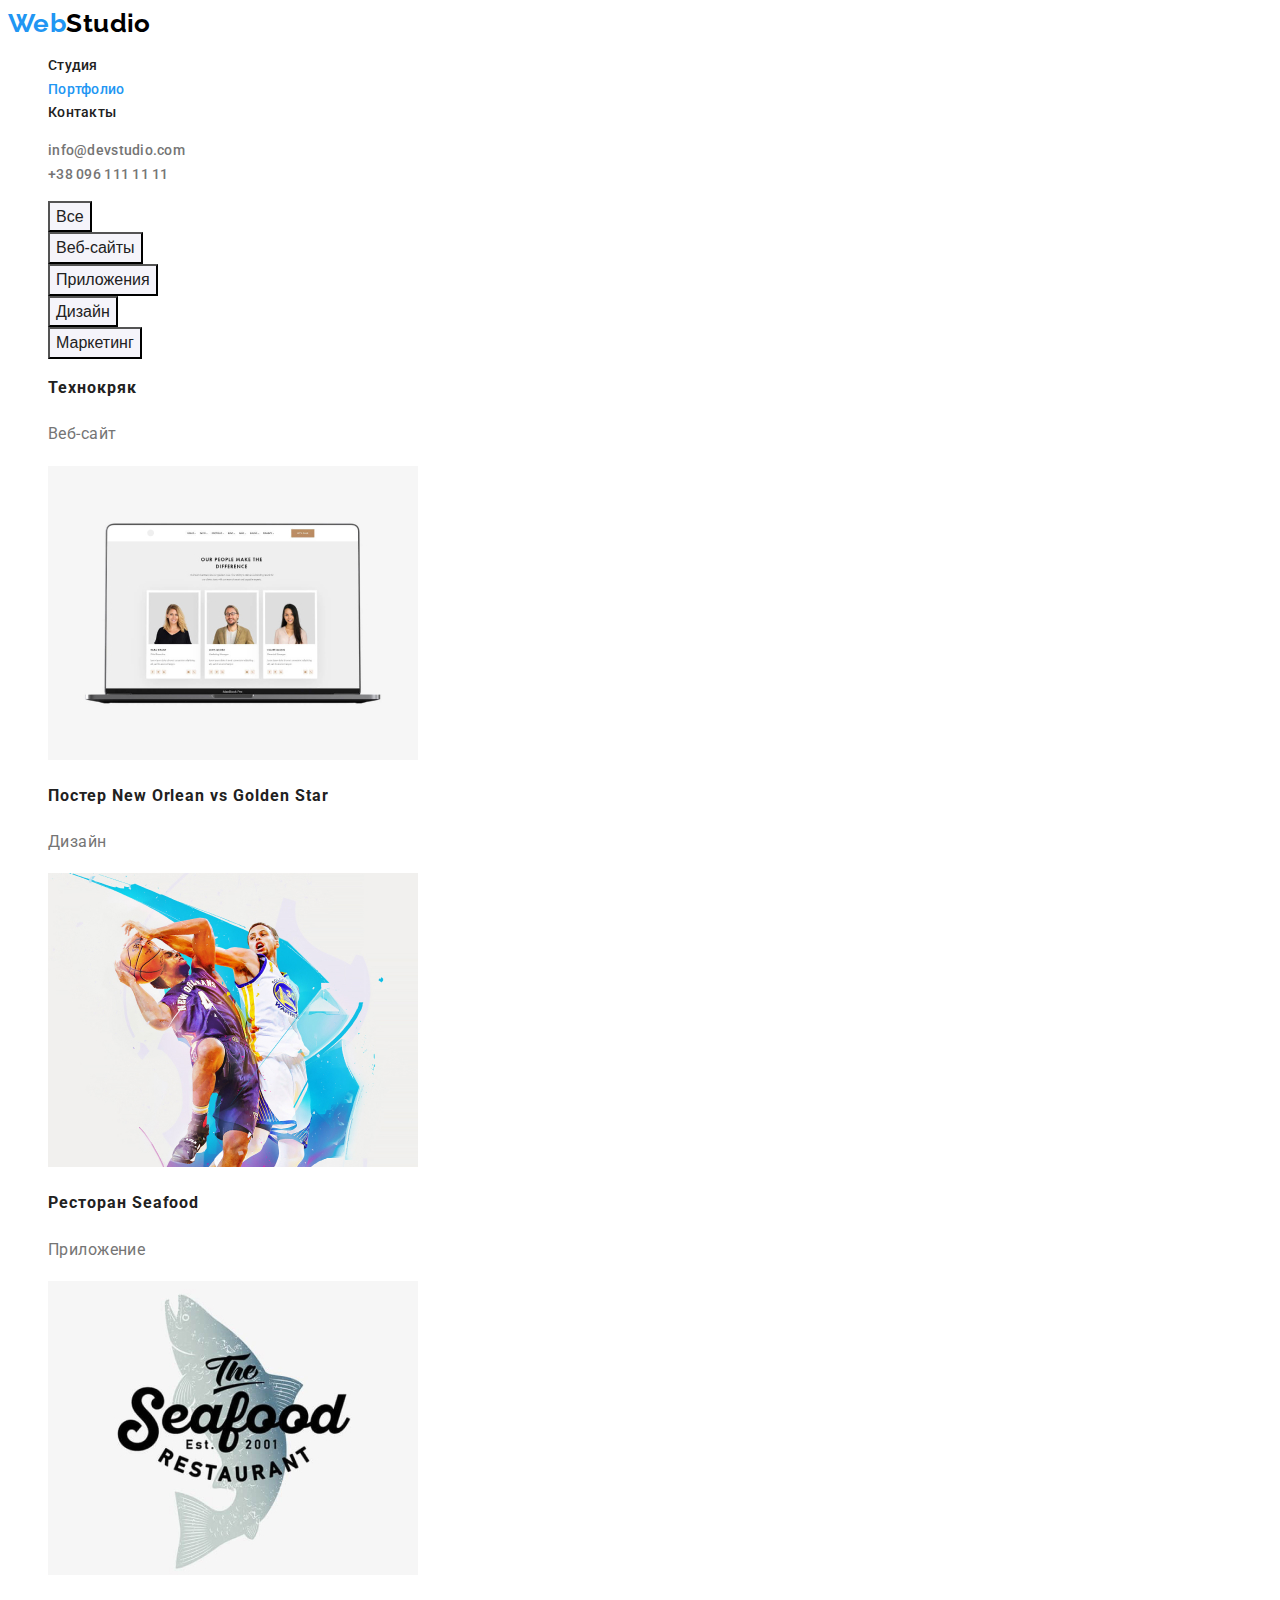
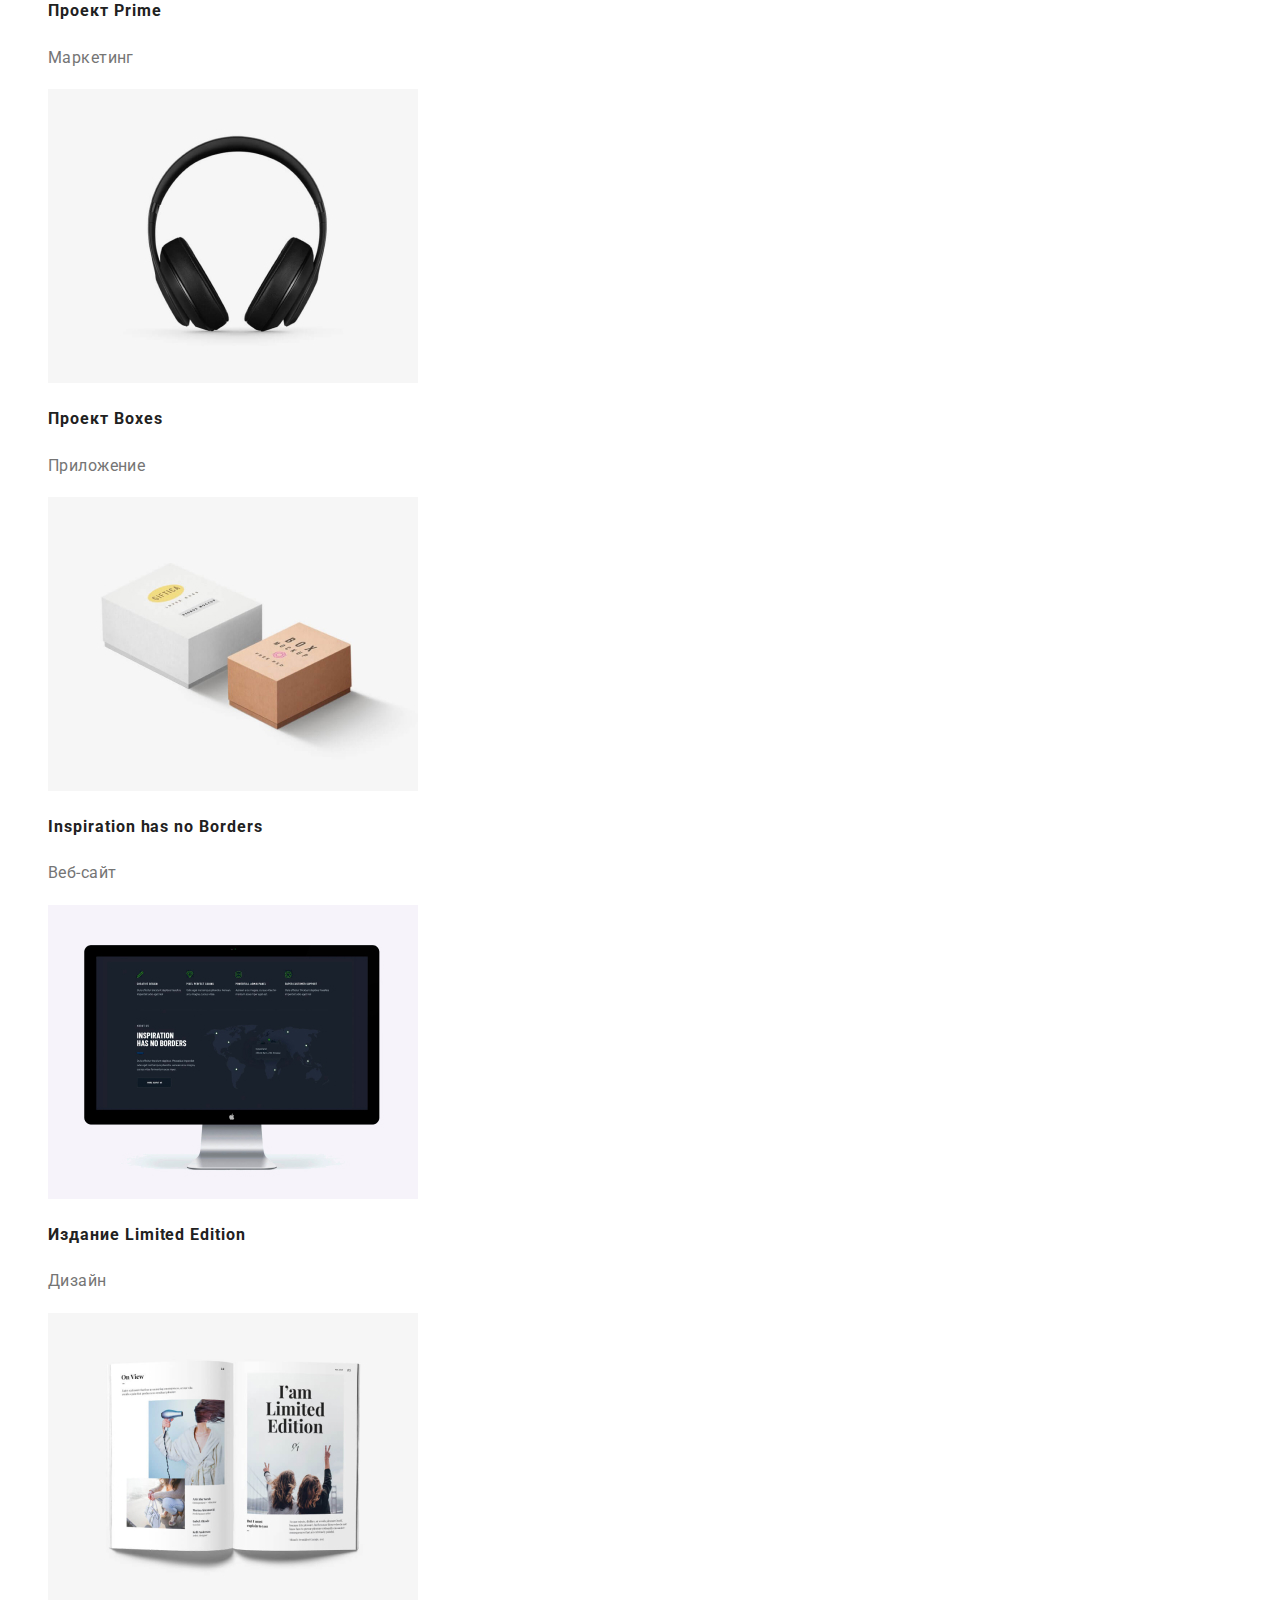
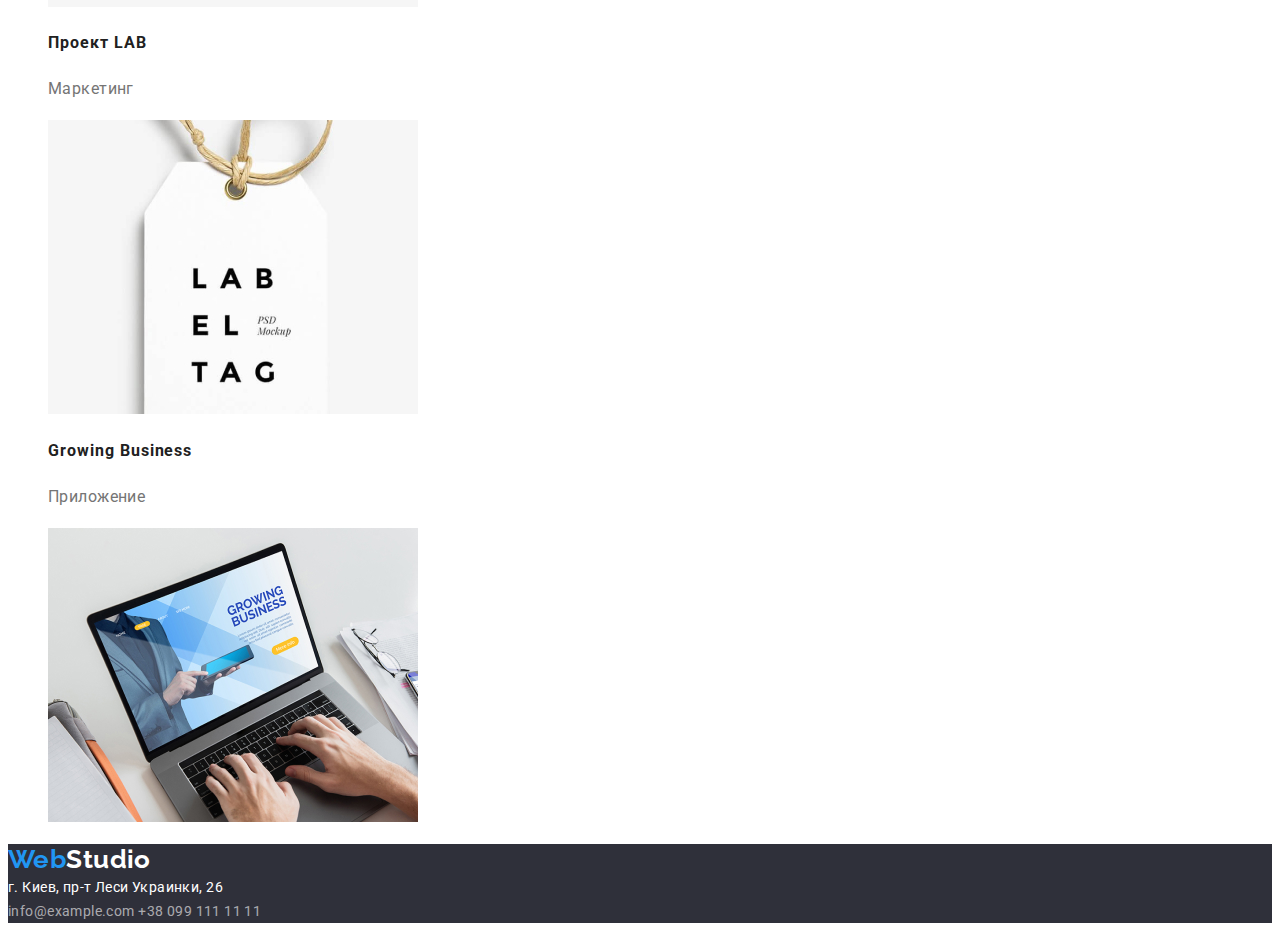
==== portfolio.html @ 21172654 "Копирование из предыдущего" ====
<!DOCTYPE html>
<html lang="en">
<head>
    <meta charset="UTF-8">
    <meta name="viewport" content="width=device-width, initial-scale=1.0">
    <title>Document</title>
    <link href="https://fonts.googleapis.com/css2?family=Raleway:wght@700&family=Roboto:wght@400;500;700;900&display=swap" rel="stylesheet">
    <link rel="stylesheet" href="./css/common.css">
    <link rel="stylesheet" href="./css/portfolio.css">
</head>
<body>
     <!--Шапка сайта-->
<header class="page-header">
        <nav>
            <a href="./index.html" class="logo-first">
                Web<span class="logo-past">Studio</span> 
             </a>
            <ul class="site-nav">
                <li><a href="./index.html" class="link">Студия</a></li>
                <li><a href="./portfolio.html" class="link current">Портфолио</a></li>
                <li><a href="" class="link">Контакты</a></li>
            </ul>   
        </nav>
        
        <ul class="contact-info">
            <li><a href="mailto:info@example.com" class="contact-link">info@devstudio.com</a></li>
            <li><a href="tel:+380961111111" class="contact-link">+38 096 111 11 11</a></li>
        </ul>
</header>
<main> 
 
     <section>
    <!--Панель сортировки работ-->
        <ul>
            <li><button type="button" class="btn">Все</button></li>
            <li><button type="button" class="btn">Веб-сайты</button></li>
            <li><button type="button" class="btn">Приложения</button></li>
            <li><button type="button" class="btn">Дизайн</button></li>
            <li><button type="button" class="btn">Маркетинг</button></li>
        </ul>

 <!--Примеры работы-->

        <ul>
            <li>
                <a href="" class="link">
                    <h2 class="case-title link">Технокряк</h2>
                    <p class="case-text link">Веб-сайт</p>
                    <img src="./images/technokryak.jpg" alt="Страница сайта технокряка" width="370">
                </a>
            </li>

            <li>
                <a href="" class="link">
                    <h2 class="case-title link">Постер New Orlean vs Golden Star</h2>
                    <p class="case-text link">Дизайн</p>
                    <img src="./images/neworlean.jpg" alt="Два баскетболиста" width="370">
                </a>
            </li>

            <li>
                <a href="" class="link">
                    <h2 class="case-title link">Ресторан Seafood</h2>
                    <p class="case-text link">Приложение</p>
                    <img src="./images/seafood.jpg" alt="Логотип ресторана Seefood" width="370">
                </a>
            </li>

            <li>
                <a href="" class="link">
                    <h2 class="case-title link">Проект Prime</h2>
                    <p class="case-text link">Маркетинг</p>
                    <img src="./images/prime.jpg" alt="Наушники" width="370">
                </a>
            </li>

            <li>
                <a href="" class="link">
                    <h2 class="case-title link">Проект Boxes</h2>
                    <p class="case-text link">Приложение</p>
                    <img src="./images/boxes.jpg" alt="Две упаковки" width="370">
                </a>
            </li>    

            <li>
                <a href="" class="link">
                    <h2 class="case-title link">Inspiration has no Borders</h2>
                    <p class="case-text link">Веб-сайт</p>
                    <img src="./images/noborders.jpg" alt="Монитор и демонстрация сайта" width="370">
                </a>
            </li>   
                
            <li>
                <a href="" class="link">
                    <h2 class="case-title link">Издание Limited Edition</h2>
                    <p class="case-text link">Дизайн</p>
                    <img src="./images/limitededition.jpg" alt="Наушники" width="370">
                </a>
            </li>  

            <li>
                <a href="" class="link">
                    <h2 class="case-title link">Проект LAB</h2>
                    <p class="case-text link">Маркетинг</p>
                    <img src="./images/lab.jpg" alt="Прайс тэг" width="370">
                </a>
            </li>        

            <li>
                <a href="" class="link">
                    <h2 class="case-title link">Growing Business</h2>
                    <p class="case-text link">Приложение</p>
                    <img src="./images/gb.jpg" alt="Ноутбук и главная страница сайта" width="370">
                </a>
            </li>
        </ul>
    </section>
</main>
 
   <!--Футер-->
<footer class="footer">
        
    <a href="./index.html" class="logo-first">
        Web<span class="logo-past-footer">Studio</span> 
     </a>
         
    <address class="adress-text">
        г. Киев, пр-т Леси Украинки, 26
      </address>
      
    <address>
        <a href="mailto:info@example.com" class="footer-contact-link">info@example.com</a>
        <a href="tel:+380991111111" class="footer-contact-link">+38 099 111 11 11</a>
      </address>

</footer>
</body>
</html>
---- css/common.css ----
:root {
    --primary-text-color:#757575;
    --title-text-color:#212121;
    --footer-contact-text-color:rgba(255, 255, 255, 0.6);
    --accent-color:#2196F3;
    --primary-white-color:#ffffff;
    --secondary-gray-color:#F5F4FA;
    --secondary-darkgray-color:#2F303A;
 }

body {
    background-color: var(--primary-white-color);
    color: var(--primary-text-color);
    font-family: Roboto, sans-serif;
    font-weight: 400;
    font-size: 14px;
    line-height: 1.7;
    letter-spacing: 0.03em;
 } 

ul {
    list-style: none;
 }

/* Логотип */
.logo-first {
    color:var(--accent-color);
    font-family: Raleway, sans-serif;
    font-weight: 700;
    font-size: 26px;
    line-height: 1.2; 
    text-decoration: none;
 }
 .logo-past {
     color: #000000;
 }

 .logo-past-footer {
    color:var(--primary-white-color);
 }

 /* Навигация */

 .site-nav .link {
  color: var(--title-text-color);

  font-weight: 500;
  font-size: 14px;
  line-height: 1.2;
  letter-spacing: 0.02em;
  text-decoration: none;
 }

 .site-nav .current {
   color: var(--accent-color);
 } 

 .site-nav .link:hover,
 .site-nav .link:focus, 
 .footer-contact-link:hover,
 .footer-contact-link:focus, 
 .contact-link:hover,
 .contact-link:focus {
    color: var(--accent-color);
 }
  
 /* Контакты */

 .contact-link {
    color: var(--primary-text-color);
  
    font-weight: 500;
    font-size: 14px;
    line-height: 1.2;
    letter-spacing: 0.02em;
    text-decoration: none;
 }
  
 /* Футер */

 .footer {
     background: var(--secondary-darkgray-color);
 }

 .footer-contact-link {
    color: var(--footer-contact-text-color);
    font-weight: 400;
    font-size: 14px;
    text-decoration: none;
    font-style: normal;

 }
 

 .adress-text {
     color: var(--primary-white-color);
     font-weight: 400;
     font-size: 14px;  
     font-style: normal;
 }
---- css/portfolio.css ----
.link {
    text-decoration: none;
}

/* Кнопки */

.btn {
    background-color: var(--secondary-gray-color);
    color: var(--title-text-color);


    font-weight: 500;
    font-size: 16px;
    line-height: 1.6
}

.btn:hover,
.btn:focus {
    background-color: var(--accent-color);
    color: var(--primary-white-color);

    font-weight: 500;
    font-size: 16px;
    line-height: 1.6;
}

/* Примеры работ */

.case-title {
    color: var(--title-text-color);

    font-weight: 700;
    font-size: 16px;
    line-height: 1.9;
    letter-spacing: 0.06em;
}

.case-text {
    color: var(--primary-text-color);

    font-weight: 400;
    font-size: 16px;
    line-height: 1.9;
}
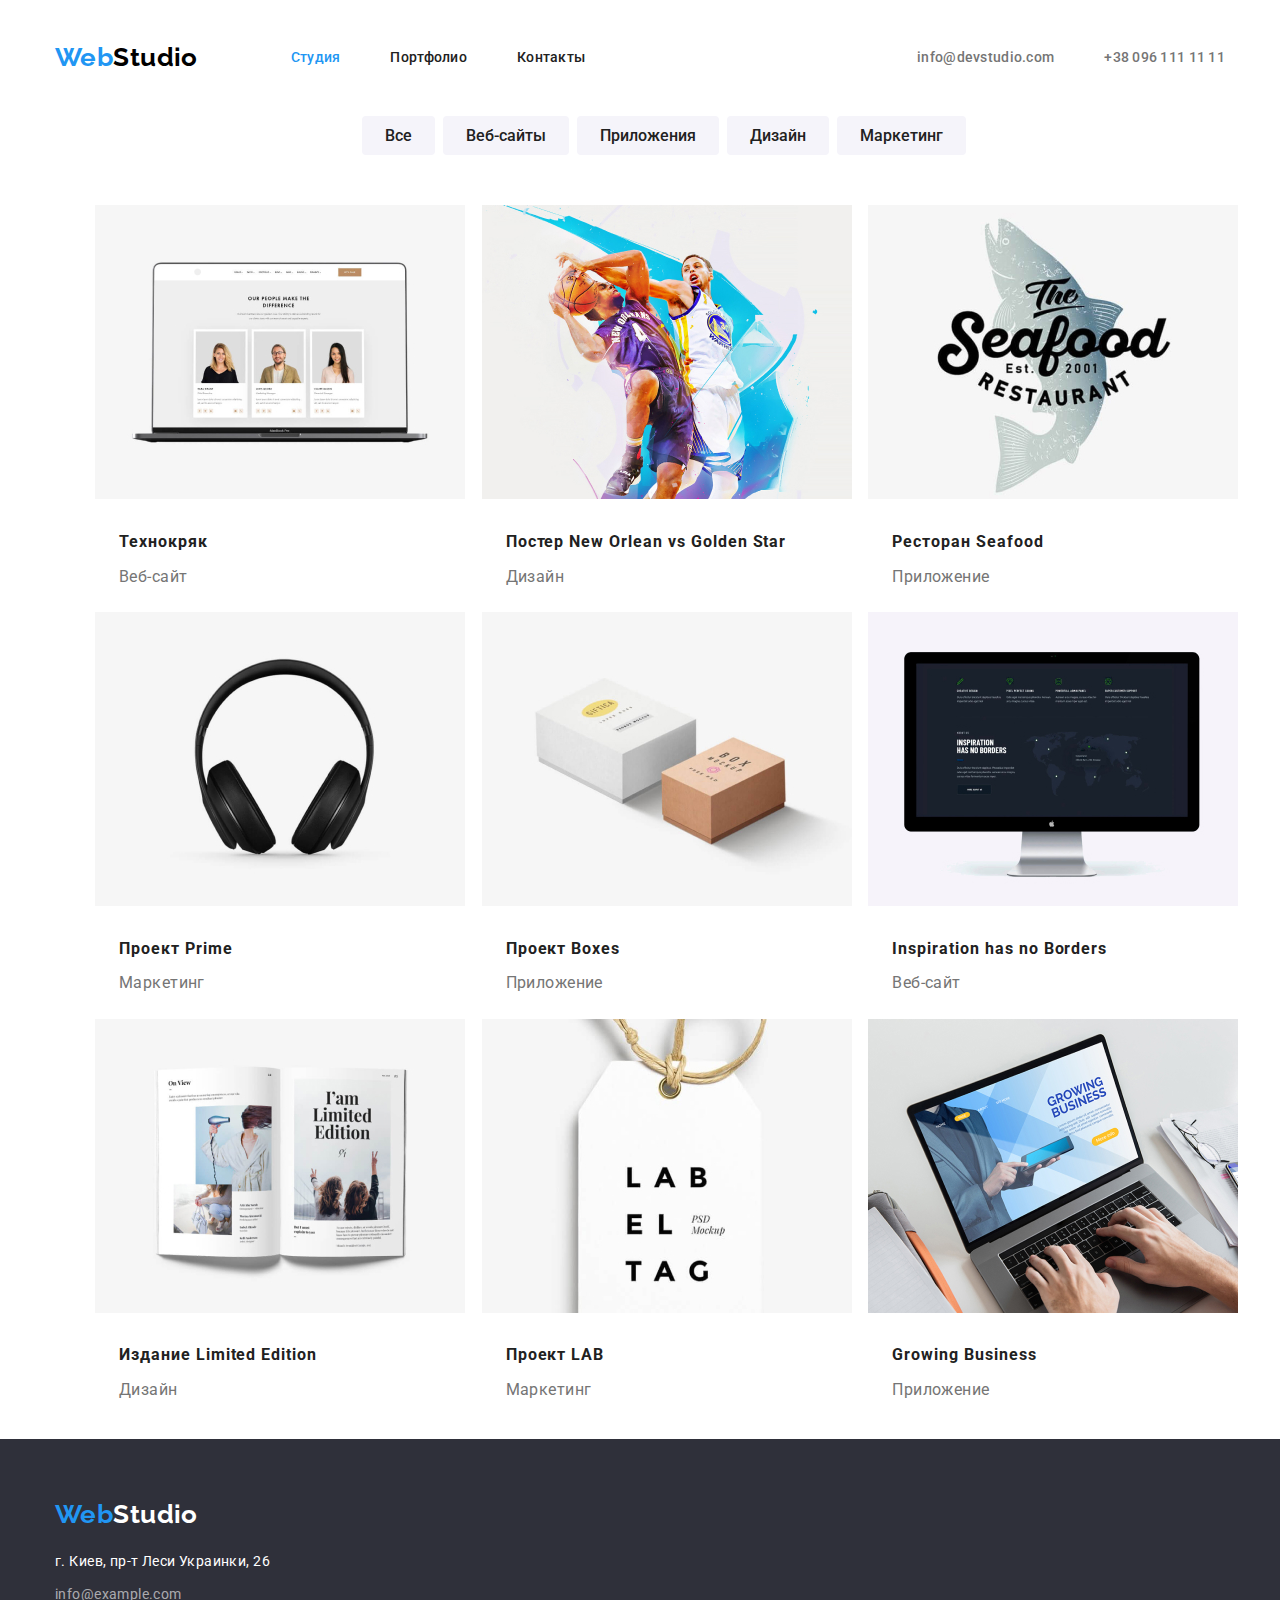
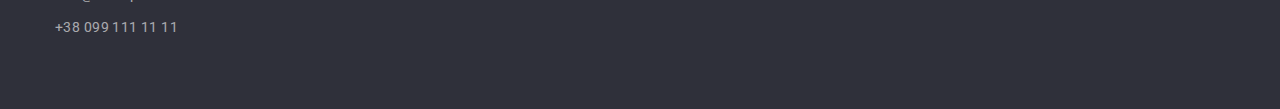
==== commit 8d957651: "Позиционирование" ====
--- a/portfolio.html
+++ b/portfolio.html
@@ -5,134 +5,165 @@
     <meta name="viewport" content="width=device-width, initial-scale=1.0">
     <title>Document</title>
     <link href="https://fonts.googleapis.com/css2?family=Raleway:wght@700&family=Roboto:wght@400;500;700;900&display=swap" rel="stylesheet">
+    <link rel="stylesheet" href="https://cdnjs.cloudflare.com/ajax/libs/modern-normalize/1.0.0/modern-normalize.min.css">
     <link rel="stylesheet" href="./css/common.css">
     <link rel="stylesheet" href="./css/portfolio.css">
 </head>
 <body>
      <!--Шапка сайта-->
-<header class="page-header">
-        <nav>
-            <a href="./index.html" class="logo-first">
-                Web<span class="logo-past">Studio</span> 
-             </a>
-            <ul class="site-nav">
-                <li><a href="./index.html" class="link">Студия</a></li>
-                <li><a href="./portfolio.html" class="link current">Портфолио</a></li>
-                <li><a href="" class="link">Контакты</a></li>
-            </ul>   
-        </nav>
-        
-        <ul class="contact-info">
-            <li><a href="mailto:info@example.com" class="contact-link">info@devstudio.com</a></li>
-            <li><a href="tel:+380961111111" class="contact-link">+38 096 111 11 11</a></li>
-        </ul>
-</header>
+     <header class="page-header">
+        <div class="container flexbox">        
+            <nav class="navigation">
+                <a href="./index.html" class="logo-first">
+                    Web<span class="logo-past">Studio</span> 
+                 </a>
+                <ul class="site-nav list">
+                    <li class="site-nav-item"><a href="" class="link current">Студия</a></li>
+                    <li class="site-nav-item"><a href="./portfolio.html" class="link">Портфолио</a></li>
+                    <li class="site-nav-item"><a href="" class="link">Контакты</a></li>
+                </ul>   
+            </nav>
+            
+            <ul class="contact-info">
+                <li class="contact-item"><a href="mailto:info@example.com" class="contact-link">info@devstudio.com</a></li>
+                <li class="contact-item"><a href="tel:+380961111111" class="contact-link">+38 096 111 11 11</a></li>
+            </ul>
+        </div>
+    
+        </header>
 <main> 
  
      <section>
-    <!--Панель сортировки работ-->
-        <ul>
-            <li><button type="button" class="btn">Все</button></li>
-            <li><button type="button" class="btn">Веб-сайты</button></li>
-            <li><button type="button" class="btn">Приложения</button></li>
-            <li><button type="button" class="btn">Дизайн</button></li>
-            <li><button type="button" class="btn">Маркетинг</button></li>
+    <div class="container"> 
+        
+        <!--Панель сортировки работ-->
+        <ul class="sorter-list">
+            <li class="sorter-item"><button type="button" class="btn">Все</button></li>
+            <li class="sorter-item"><button type="button" class="btn">Веб-сайты</button></li>
+            <li class="sorter-item"><button type="button" class="btn">Приложения</button></li>
+            <li class="sorter-item"><button type="button" class="btn">Дизайн</button></li>
+            <li class="sorter-item"><button type="button" class="btn">Маркетинг</button></li>
         </ul>
 
  <!--Примеры работы-->
 
-        <ul>
-            <li>
+        <ul class="case-list">
+            <li class="case-item">
                 <a href="" class="link">
+                    <img src="./images/technokryak.jpg" alt="Страница сайта технокряка" width="370">
+                   <div class="card-content">
                     <h2 class="case-title link">Технокряк</h2>
                     <p class="case-text link">Веб-сайт</p>
-                    <img src="./images/technokryak.jpg" alt="Страница сайта технокряка" width="370">
+                   </div>
                 </a>
             </li>
 
-            <li>
+            <li class="case-item">
                 <a href="" class="link">
+                    <img src="./images/neworlean.jpg" alt="Два баскетболиста" width="370">
+                 <div class="card-content">
                     <h2 class="case-title link">Постер New Orlean vs Golden Star</h2>
                     <p class="case-text link">Дизайн</p>
-                    <img src="./images/neworlean.jpg" alt="Два баскетболиста" width="370">
+                 </div>
                 </a>
             </li>
 
-            <li>
+            <li class="case-item">
                 <a href="" class="link">
+                    <img src="./images/seafood.jpg" alt="Логотип ресторана Seefood" width="370">
+                    <div class="card-content">
                     <h2 class="case-title link">Ресторан Seafood</h2>
                     <p class="case-text link">Приложение</p>
-                    <img src="./images/seafood.jpg" alt="Логотип ресторана Seefood" width="370">
+                    </div>
                 </a>
             </li>
 
-            <li>
+            <li class="case-item">
                 <a href="" class="link">
-                    <h2 class="case-title link">Проект Prime</h2>
-                    <p class="case-text link">Маркетинг</p>
                     <img src="./images/prime.jpg" alt="Наушники" width="370">
+                    <div class="card-content">
+                        <h2 class="case-title link">Проект Prime</h2>
+                        <p class="case-text link">Маркетинг</p>
+                    </div>
+                
                 </a>
             </li>
 
-            <li>
+            <li class="case-item">
                 <a href="" class="link">
+                    <img src="./images/boxes.jpg" alt="Две упаковки" width="370">
+                    <div class="card-content">
                     <h2 class="case-title link">Проект Boxes</h2>
                     <p class="case-text link">Приложение</p>
-                    <img src="./images/boxes.jpg" alt="Две упаковки" width="370">
+                    </div>
                 </a>
             </li>    
 
-            <li>
+            <li class="case-item">
                 <a href="" class="link">
+                    <img src="./images/noborders.jpg" alt="Монитор и демонстрация сайта" width="370">
+                    <div class="card-content">
                     <h2 class="case-title link">Inspiration has no Borders</h2>
                     <p class="case-text link">Веб-сайт</p>
-                    <img src="./images/noborders.jpg" alt="Монитор и демонстрация сайта" width="370">
+                    </div>
                 </a>
             </li>   
                 
-            <li>
+            <li class="case-item">
                 <a href="" class="link">
+                    <img src="./images/limitededition.jpg" alt="Наушники" width="370">
+                   <div class="card-content">
                     <h2 class="case-title link">Издание Limited Edition</h2>
                     <p class="case-text link">Дизайн</p>
-                    <img src="./images/limitededition.jpg" alt="Наушники" width="370">
+                   </div>
                 </a>
             </li>  
 
-            <li>
+            <li class="case-item">
                 <a href="" class="link">
+                
+                    <img src="./images/lab.jpg" alt="Прайс тэг" width="370">
+                  <div class="card-content">
                     <h2 class="case-title link">Проект LAB</h2>
                     <p class="case-text link">Маркетинг</p>
-                    <img src="./images/lab.jpg" alt="Прайс тэг" width="370">
+                  </div>
                 </a>
             </li>        
 
-            <li>
+            <li class="case-item">
                 <a href="" class="link">
-                    <h2 class="case-title link">Growing Business</h2>
-                    <p class="case-text link">Приложение</p>
                     <img src="./images/gb.jpg" alt="Ноутбук и главная страница сайта" width="370">
+                    <div class="card-content">
+                        <h2 class="case-title link">Growing Business</h2>
+                        <p class="case-text link">Приложение</p>
+                    </div>
+                
                 </a>
             </li>
         </ul>
+    </div>
+   
     </section>
 </main>
  
-   <!--Футер-->
-<footer class="footer">
+    <!--Футер-->
+    <footer class="footer section"> 
         
-    <a href="./index.html" class="logo-first">
-        Web<span class="logo-past-footer">Studio</span> 
-     </a>
-         
-    <address class="adress-text">
-        г. Киев, пр-т Леси Украинки, 26
-      </address>
-      
-    <address>
-        <a href="mailto:info@example.com" class="footer-contact-link">info@example.com</a>
-        <a href="tel:+380991111111" class="footer-contact-link">+38 099 111 11 11</a>
-      </address>
-
-</footer>
+        <div class="container"> 
+            <a href="./index.html" class="logo-first">
+                Web<span class="logo-past-footer">Studio</span> 
+            </a>
+                
+            <address class="adress-text">
+                г. Киев, пр-т Леси Украинки, 26
+            </address>
+            
+            <address>
+                <a href="mailto:info@example.com" class="footer-contact-link">info@example.com</a>
+                <a href="tel:+380991111111" class="footer-contact-link">+38 099 111 11 11</a>
+            </address>
+        </div>
+    
+        </footer>
 </body>
 </html>--- a/css/common.css
+++ b/css/common.css
@@ -22,8 +22,24 @@
     list-style: none;
  }
 
+.container {
+   padding-left: 15px;
+   padding-right: 15px;
+   width: 1200px;
+   margin-left: auto;
+   margin-right: auto;
+  /*  outline: 2px solid tomato; */
+   
+}
+
+.list {
+   margin: 0;
+   padding: 0;
+}
+
 /* Логотип */
 .logo-first {
+    margin-right: 93px ;
     color:var(--accent-color);
     font-family: Raleway, sans-serif;
     font-weight: 700;
@@ -39,16 +55,47 @@
     color:var(--primary-white-color);
  }
 
+
  /* Навигация */
 
  .site-nav .link {
   color: var(--title-text-color);
+ 
 
   font-weight: 500;
   font-size: 14px;
   line-height: 1.2;
   letter-spacing: 0.02em;
   text-decoration: none;
+ }
+
+ .site-nav {
+    display: flex;
+ }
+
+ .site-nav-item:not(:last-child) {
+    margin-right: 50px;
+ }
+
+ .navigation {
+    display: flex;
+    align-items: center;
+    margin-right: auto;
+ }
+
+ .flexbox {
+    display: flex;
+    
+ }
+
+ .page-header .flexbox {
+   align-items: center;
+   justify-content: flex-end;
+ }
+
+ .page-header {
+   padding-top: 32px;
+   padding-bottom: 32px;
  }
 
  .site-nav .current {
@@ -66,8 +113,17 @@
   
  /* Контакты */
 
+ .contact-info {
+    display: flex;
+ }
+
+ .contact-item:not(:last-child) {
+   margin-right: 50px;
+}
+
  .contact-link {
     color: var(--primary-text-color);
+   
   
     font-weight: 500;
     font-size: 14px;
@@ -75,14 +131,27 @@
     letter-spacing: 0.02em;
     text-decoration: none;
  }
+
+
   
  /* Футер */
 
+.footer .logo-first {
+   display: flex;
+   margin-top: 0;
+   margin-bottom: 20px;
+}
+
  .footer {
+      padding-top: 60px;
+      padding-bottom: 60px;
      background: var(--secondary-darkgray-color);
  }
 
  .footer-contact-link {
+    display: flex;
+    margin-top: 0;
+    margin-bottom: 9px;
     color: var(--footer-contact-text-color);
     font-weight: 400;
     font-size: 14px;
@@ -93,6 +162,8 @@
  
 
  .adress-text {
+     margin-top: 0;
+     margin-bottom: 9px;
      color: var(--primary-white-color);
      font-weight: 400;
      font-size: 14px;  
--- a/css/portfolio.css
+++ b/css/portfolio.css
@@ -8,6 +8,9 @@
 .btn {
     background-color: var(--secondary-gray-color);
     color: var(--title-text-color);
+    padding: 6px 22px;
+    border-radius: 4px;
+    border: 1px solid transparent;
 
 
     font-weight: 500;
@@ -25,9 +28,38 @@
     line-height: 1.6;
 }
 
+.sorter-list {
+    display: flex;
+    margin-top: 0;
+    margin-bottom: 50px;
+    justify-content: center;
+}
+
+.sorter-item {
+    margin-left: 8px;
+}
+
 /* Примеры работ */
 
+.case-list {
+    display: flex;
+    flex-wrap: wrap;
+}
+
+.case-item {
+    width: calc((100% - 60px) / 3);
+    margin-right: 30px;
+    
+}
+
+.case-item:nth-child(3n) {
+    margin-right: 0px;
+  }
+
+
 .case-title {
+    margin-top: 0px;
+    margin-bottom: 4px;
     color: var(--title-text-color);
 
     font-weight: 700;
@@ -37,6 +69,8 @@
 }
 
 .case-text {
+    margin-top: 0px;
+    margin-bottom: 0px;
     color: var(--primary-text-color);
 
     font-weight: 400;
@@ -44,4 +78,13 @@
     line-height: 1.9;
 }
 
+.card-content {
+    padding-top: 20px;
+    padding-left: 24px;
+    padding-bottom: 20px;
+    padding-right: 24px;
+}
+
+
+
  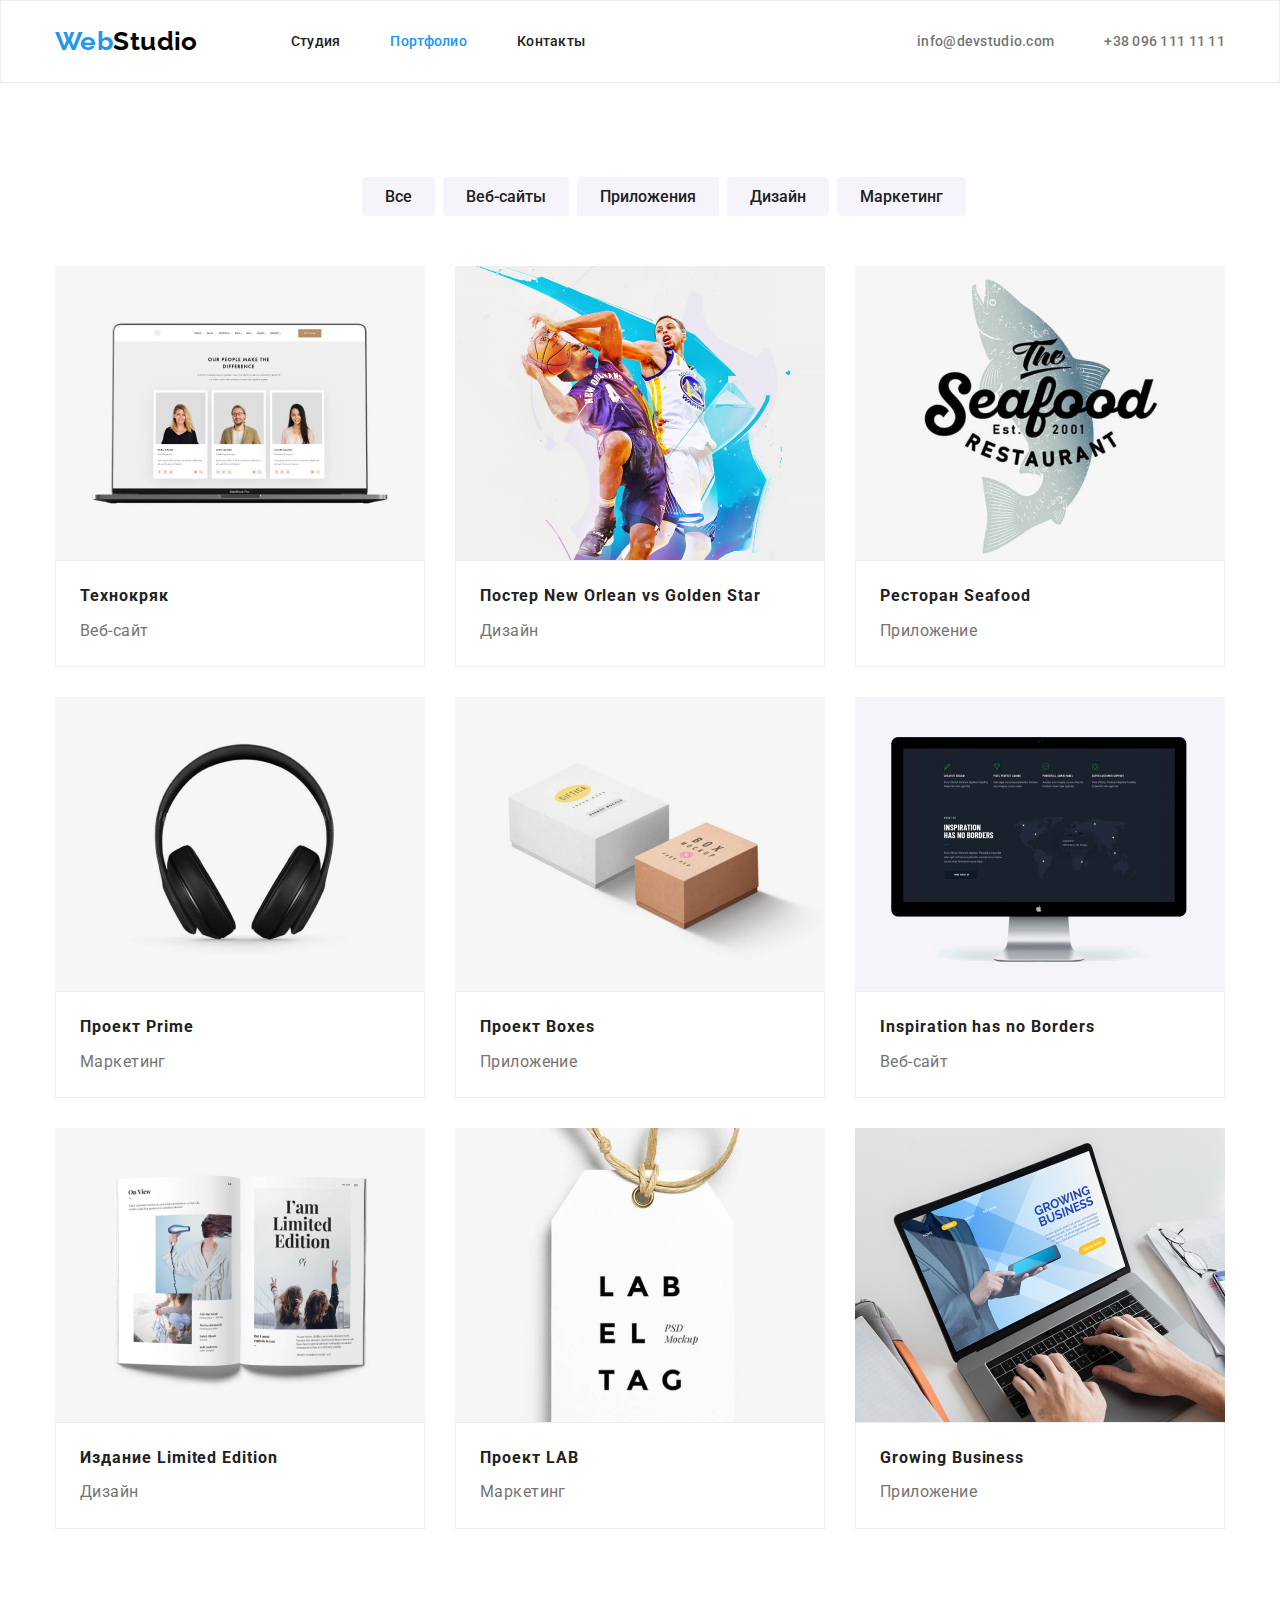
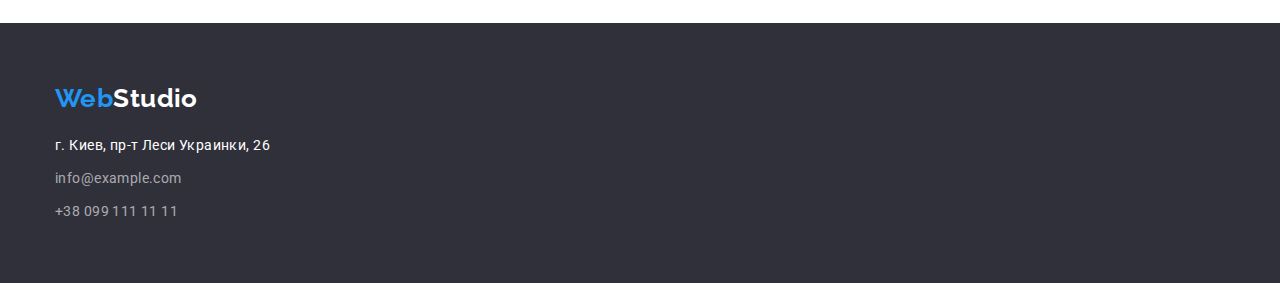
==== commit 4b567870: "Правки ментора" ====
--- a/portfolio.html
+++ b/portfolio.html
@@ -11,15 +11,15 @@
 </head>
 <body>
      <!--Шапка сайта-->
-     <header class="page-header">
+     <header class="page-header portfolio-line">
         <div class="container flexbox">        
             <nav class="navigation">
                 <a href="./index.html" class="logo-first">
                     Web<span class="logo-past">Studio</span> 
                  </a>
                 <ul class="site-nav list">
-                    <li class="site-nav-item"><a href="" class="link current">Студия</a></li>
-                    <li class="site-nav-item"><a href="./portfolio.html" class="link">Портфолио</a></li>
+                    <li class="site-nav-item"><a href="./index.html" class="link">Студия</a></li>
+                    <li class="site-nav-item"><a href="./portfolio.html" class="link current">Портфолио</a></li>
                     <li class="site-nav-item"><a href="" class="link">Контакты</a></li>
                 </ul>   
             </nav>
@@ -33,7 +33,7 @@
         </header>
 <main> 
  
-     <section>
+     <section class="section">
     <div class="container"> 
         
         <!--Панель сортировки работ-->
@@ -147,23 +147,20 @@
 </main>
  
     <!--Футер-->
-    <footer class="footer section"> 
+    <footer class="footer"> 
         
         <div class="container"> 
             <a href="./index.html" class="logo-first">
                 Web<span class="logo-past-footer">Studio</span> 
             </a>
                 
-            <address class="adress-text">
-                г. Киев, пр-т Леси Украинки, 26
-            </address>
-            
             <address>
+               <p class="adress-text">г. Киев, пр-т Леси Украинки, 26</p> 
                 <a href="mailto:info@example.com" class="footer-contact-link">info@example.com</a>
-                <a href="tel:+380991111111" class="footer-contact-link">+38 099 111 11 11</a>
+                <a href="tel:+380991111111" class="footer-contact-link tel">+38 099 111 11 11</a>
             </address>
         </div>
     
-        </footer>
+        </footer>   
 </body>
 </html>--- a/css/common.css
+++ b/css/common.css
@@ -59,8 +59,11 @@
  /* Навигация */
 
  .site-nav .link {
-  color: var(--title-text-color);
- 
+   display: flex;
+   color: var(--title-text-color);
+   padding-top: 32px;
+   padding-bottom: 32px;
+
 
   font-weight: 500;
   font-size: 14px;
@@ -93,14 +96,12 @@
    justify-content: flex-end;
  }
 
- .page-header {
-   padding-top: 32px;
-   padding-bottom: 32px;
- }
 
  .site-nav .current {
    color: var(--accent-color);
  } 
+
+
 
  .site-nav .link:hover,
  .site-nav .link:focus, 
@@ -115,6 +116,8 @@
 
  .contact-info {
     display: flex;
+    padding-left: 0px;
+    margin: 0px;
  }
 
  .contact-item:not(:last-child) {
@@ -132,7 +135,9 @@
     text-decoration: none;
  }
 
-
+img {
+   display: block;
+}
   
  /* Футер */
 
@@ -160,6 +165,9 @@
 
  }
  
+ .tel {
+   margin-bottom: 0px;
+ }
 
  .adress-text {
      margin-top: 0;
--- a/css/portfolio.css
+++ b/css/portfolio.css
@@ -2,6 +2,15 @@
 .link {
     text-decoration: none;
 }
+
+.portfolio-line {
+    border: 1px solid #ECECEC
+}
+
+.section {
+    padding-bottom: 94px;
+    padding-top: 94px;
+ }
 
 /* Кнопки */
 
@@ -44,18 +53,25 @@
 .case-list {
     display: flex;
     flex-wrap: wrap;
+    margin: 0px;
+    padding-left: 0px;
+    padding-top: 0px;
+    padding-bottom: 0px ;
 }
 
 .case-item {
     width: calc((100% - 60px) / 3);
     margin-right: 30px;
-    
+    margin-bottom: 0px;
 }
 
 .case-item:nth-child(3n) {
     margin-right: 0px;
   }
 
+ .case-item:nth-child(-n + 5) {
+     margin-bottom: 30px;
+ }
 
 .case-title {
     margin-top: 0px;
@@ -83,8 +99,9 @@
     padding-left: 24px;
     padding-bottom: 20px;
     padding-right: 24px;
+    border: 1px solid #EEEEEE;
+    
 }
 
 
-
  